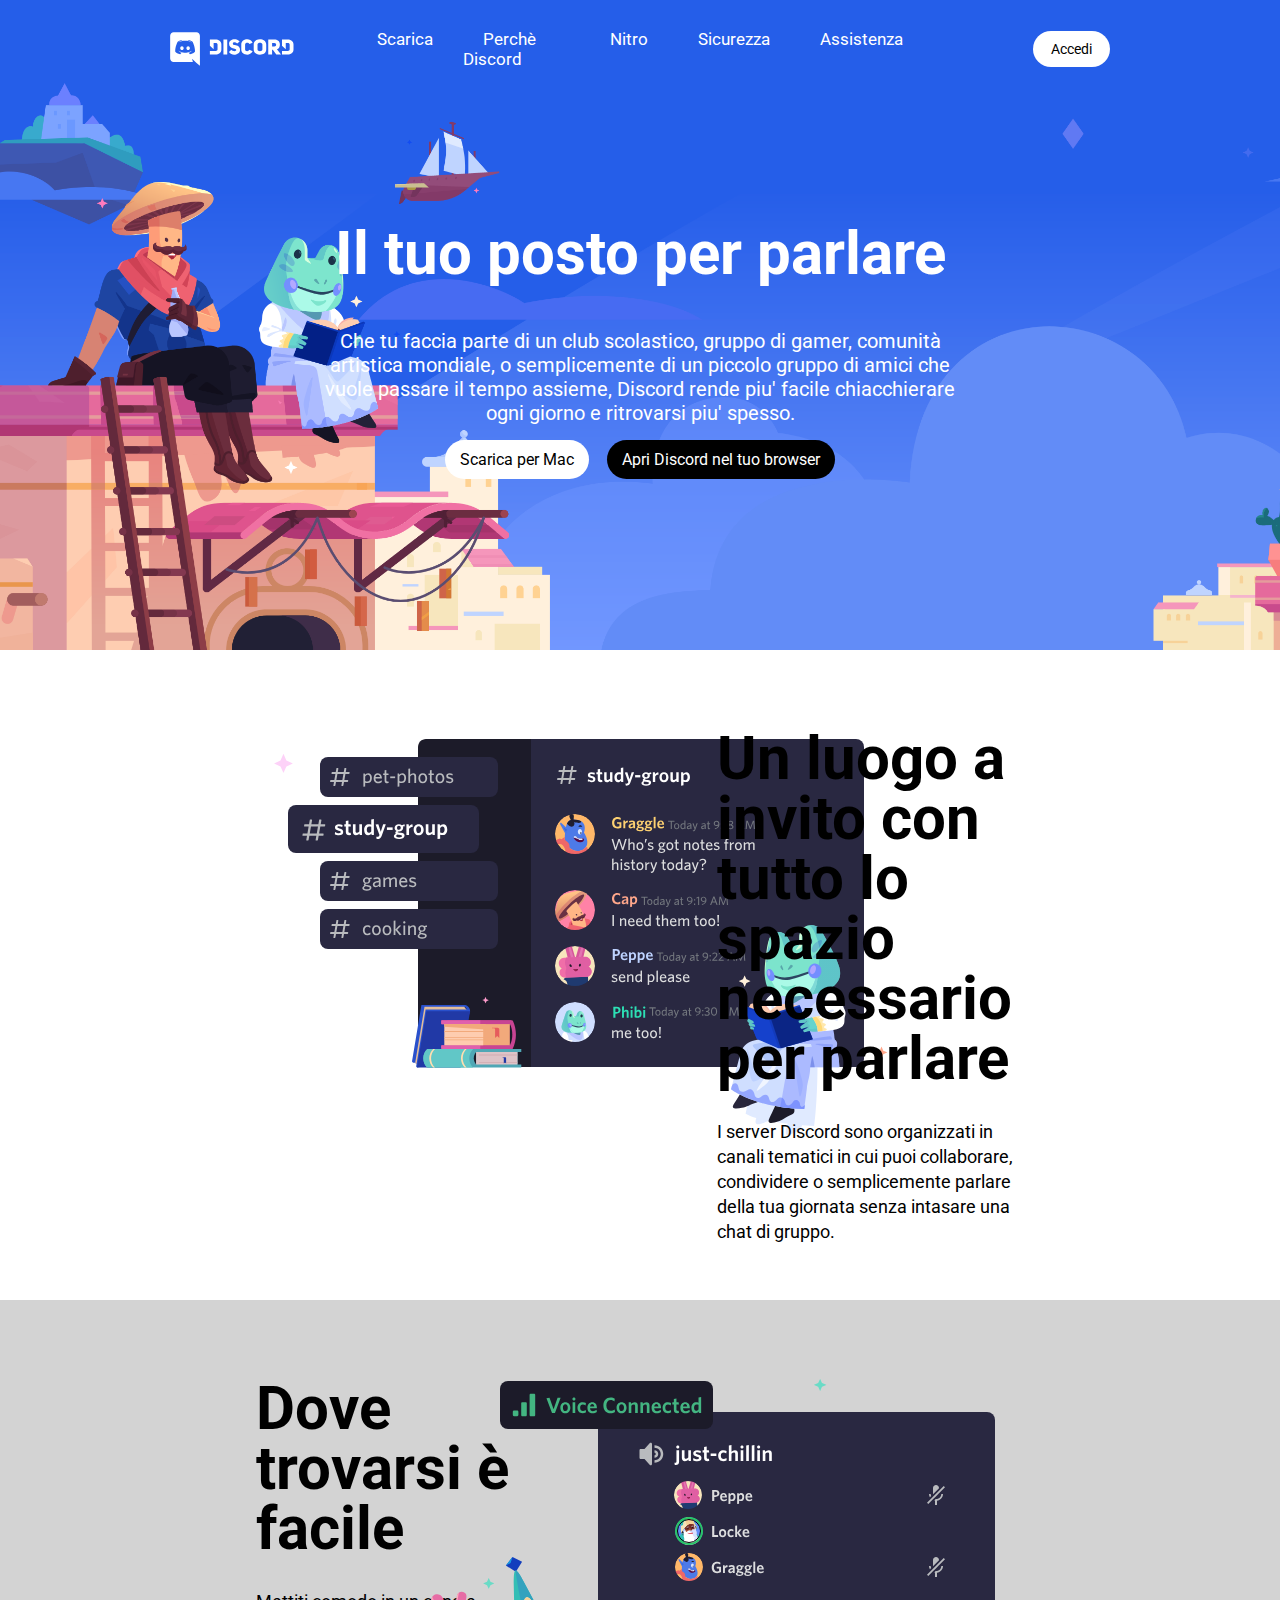
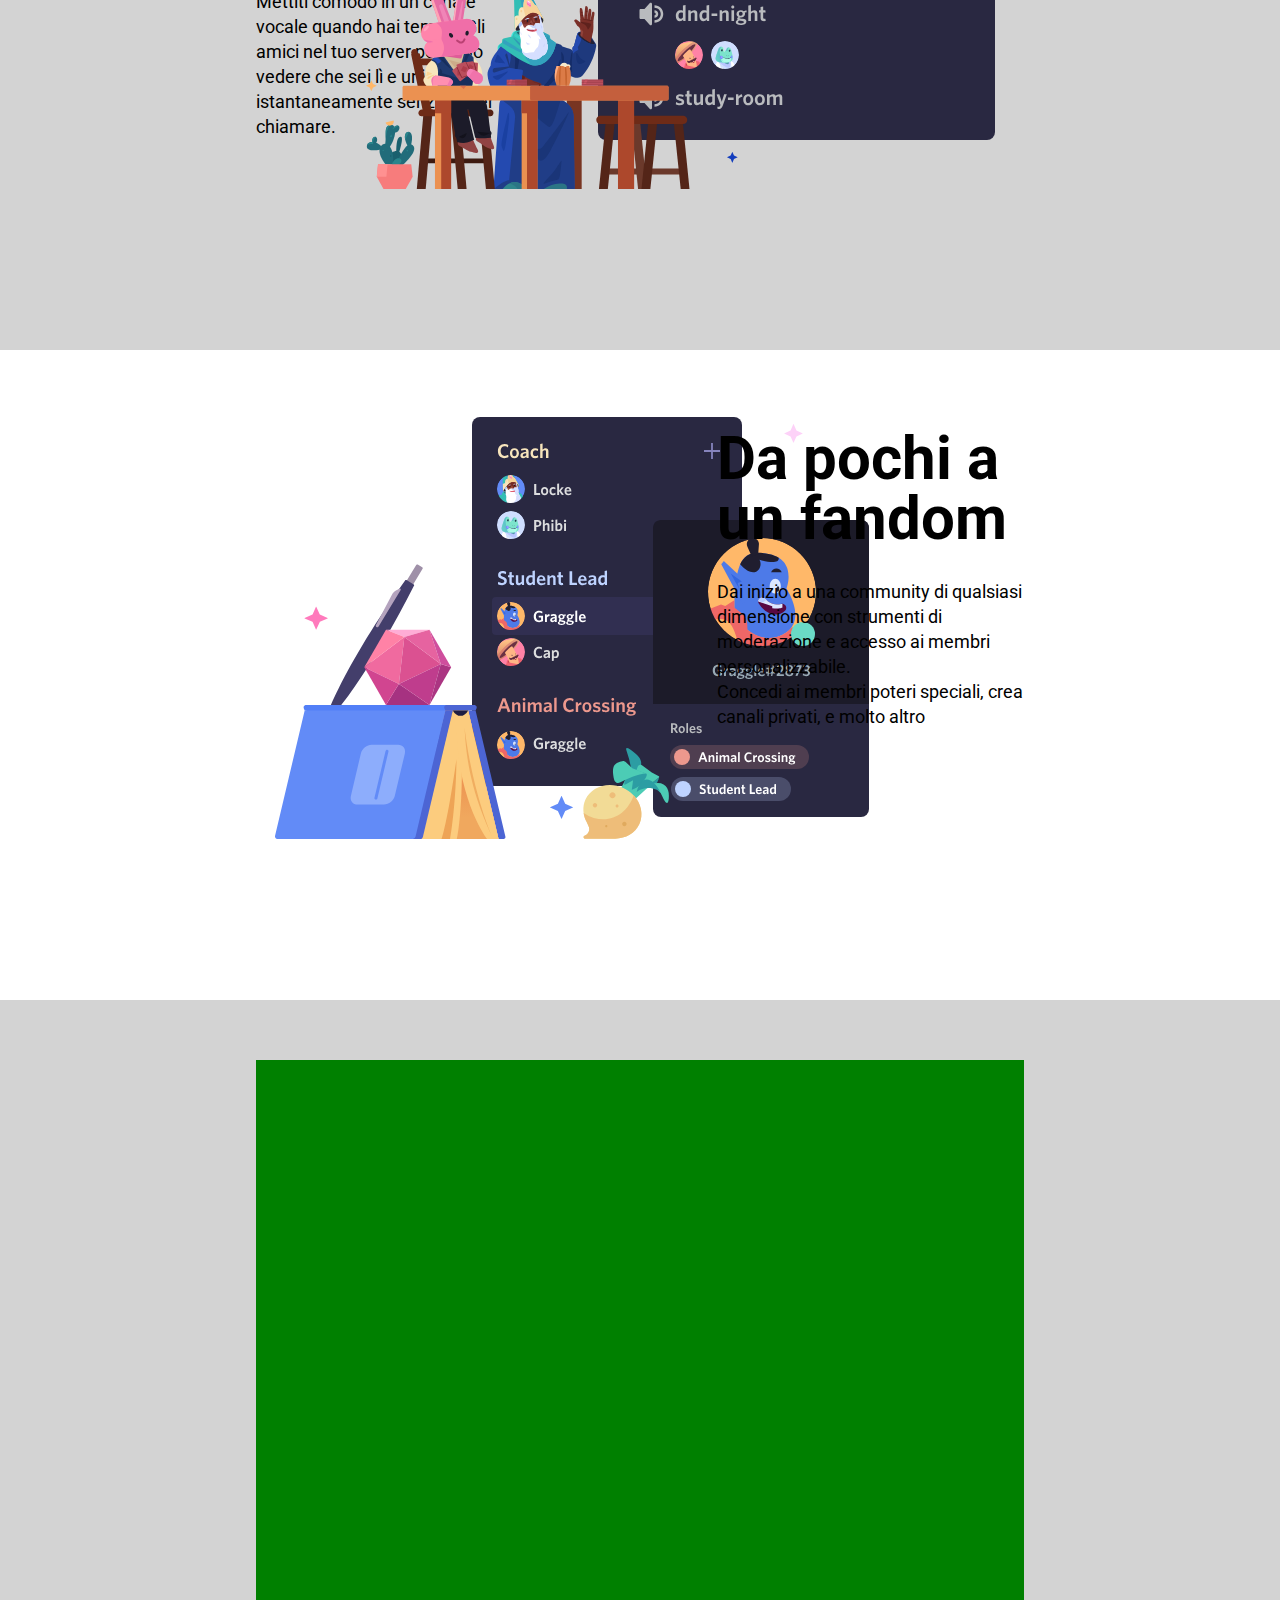
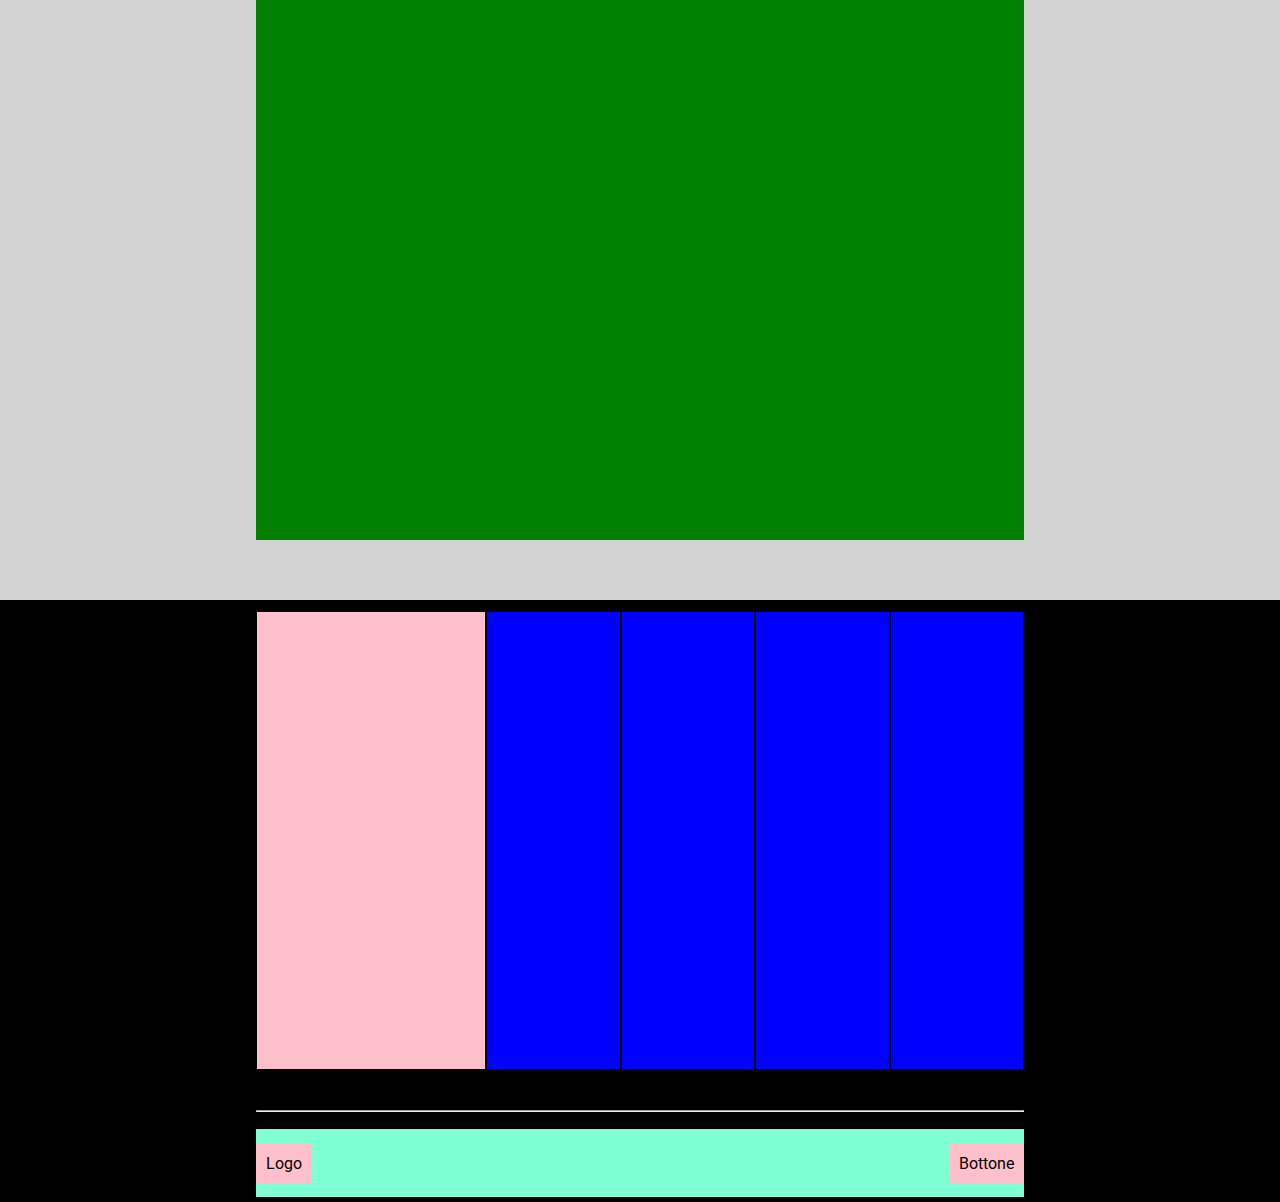
==== index.html @ 3f5fdd2c "Prime 3 sezioni di Main completate" ====
<!DOCTYPE html>
<html lang="en">
<head>
    <meta charset="UTF-8">
    <meta http-equiv="X-UA-Compatible" content="IE=edge">
    <meta name="viewport" content="width=device-width, initial-scale=1.0">
    <title>Struttura base Discord</title>
    <link rel="stylesheet" href="css/style.css">
    <link rel="preconnect" href="https://fonts.googleapis.com">
    <link rel="preconnect" href="https://fonts.gstatic.com" crossorigin>
    <link href="https://fonts.googleapis.com/css2?family=Roboto:wght@400;500;700;900&display=swap" rel="stylesheet">
</head>
<body>

    <div class="container">
        
        <!-- inizio header -->
        <header>
            <!-- header top -->
            <div class="header-top flex">
                <div class="bar flex">
                    <div class="logo flex"><img src="img/logo.svg" alt=""></div>
                    <div class="links flex">
                        <ul class="flex">
                            <li><a href="#">Scarica</a></li>
                            <li><a href="#">Perchè Discord</a></li>
                            <li><a href="#">Nitro</a></li>
                            <li><a href="#">Sicurezza</a></li>
                            <li><a href="#">Assistenza</a></li>
                        </ul>
                    </div>
                    <div class="login-button flex">
                        <a href=""><span>Accedi</span></a>
                    </div>
                </div>
            </div>
            
            <!-- header bottom -->
            <div class="header-bottom flex">
                <div class="box flex">
                    <div>
                        <h1>Il tuo posto per parlare</h1>
                        <p>Che tu faccia parte di un club scolastico, gruppo di gamer, comunità artistica mondiale, o semplicemente di un piccolo gruppo di amici che vuole passare il tempo assieme, Discord rende piu' facile chiacchierare ogni giorno e ritrovarsi piu' spesso.</p>
                    
                        <a href=""><span class="download">Scarica per Mac</span></a>
                        <a href=""><span class="open-browser">Apri Discord nel tuo browser</span></a>
                    </div>
                </div>
            </div>
        </header>
        <!-- fine header -->





        <!-- inizio main -->
        <main>

            <!-- sezioni -->
            <section class="section flex white">
                <div class="box flex">
                    <div class="big-column">
                        <img src="img/item1.svg" alt="">
                    </div>

                    <div class="mid-column">
                        <h1>Un luogo a invito con tutto lo spazio necessario per parlare</h1>
                        <p>I server Discord sono organizzati in canali tematici in cui puoi collaborare, condividere o semplicemente parlare della tua giornata senza intasare una chat di gruppo.</p>
                    </div>
                </div>
            </section>

            <section class="section flex grey">
                <div class="box flex">
                    <div class="mid-column">
                        <h1>Dove trovarsi è facile</h1>
                        <p>Mettiti comodo in un canale vocale quando hai tempo. Gli amici nel tuo server possono vedere che sei lì e unirsi istantaneamente senza dover chiamare.</p>
                    </div>

                    <div class="big-column">
                        <img src="img/item2.svg" alt="">
                    </div>
                </div>
            </section>

             <section class="section flex white">
                <div class="box flex">
                    <div class="big-column">
                        <img src="img/item3.svg" alt="">
                    </div>
                    
                    <div class="mid-column">
                        <h1>Da pochi a un fandom</h1>
                        <p>Dai inizio a una community di qualsiasi dimensione con strumenti di moderazione e accesso ai membri personalizzabile. <br> Concedi ai membri poteri speciali, crea canali privati, e molto altro</p>
                    </div>
                </div>
            </section>
            
            <!-- sezione grande -->
            <section class="section-big grey flex">
                <div class="box"></div>
            </section>
        </main>
        <!-- fine main -->
        
        <!-- inizio footer -->
        <footer>
            <!-- footer top -->
            <div class="footer-top flex">
                <div class="box flex">
                    <div class="pink"></div>
                    <div class="blue"></div>
                    <div class="blue"></div>
                    <div class="blue"></div>
                    <div class="blue"></div>
                </div>
            </div>

            <hr>

            <!-- footer bottom -->
            <div class="footer-bottom flex">
                <div class="bar flex">
                    <div class="logo">Logo</div>
                    <div class="button">Bottone</div>
                </div>
            </div>
        </footer>
        <!-- fine footer -->


    </div>
    
</body>
</html>
---- css/style.css ----
*{
    margin: 0;
    padding: 0;
    box-sizing: border-box;
}

body{
    font-family: 'Roboto', sans-serif;
}

.flex{
    display: flex;
}

/* inizio header */

header{
    height: 650px;
    background-image: url(../img/jumbo.png);
    background-size: cover;
}


/* header top */

.header-top{
    height: 15%;
    justify-content: center;
    align-items: center;
}

.header-bottom{
    height: 85%;
}

header .bar{
    width: 75%;
    height: 60px;
}

header .logo, header .login-button{
    width: 20%;
    height: 100%;;
    font-size: 30px;
}

header .links{
    width: 60%;
    height: 100%;
}

header .logo{
    align-items: center;
    padding: 10px;
}

header .login-button{
    align-items: center;
    justify-content: flex-end;
    padding: 10px;
}

header .login-button span{
    font-size: 14px;
    background-color: white;
    padding: 10px 18px;
    border-radius: 18px;
}

header .login-button a{
    text-decoration: none;
    margin-bottom: 10px;
    color: black;
}

header .links{
    justify-content: center;
    align-items: center;
}

header .links li{
    padding: 3px 5px;
    list-style-type: none;
} 

header .links li a{
    padding: 10px 20px;
    font-size: 17px;
    text-decoration: none;
    color: white;
    font-weight: 600px;
}


/* header bottom */

header .header-bottom .box{
    width: 50%;
    height: 85%;
}

header .header-bottom{
    justify-content: center;
    align-items: center;
}

header .header-bottom .box{
    justify-content: center;
    align-items: center;
}

header .header-bottom .box > div{
    text-align: center;
}

header .header-bottom h1{
    font-size: 60px;
    padding-bottom: 40px;
    font-weight: 700;
    color: white;
}

header .header-bottom p{
    padding-bottom: 15px;
    font-size: 20px;
    color: white;
}


header .header-bottom span{
    padding: 10px 15px;
    border-radius: 20px;
    display: inline-block;
    margin: 0 7px 50px;
}

header .header-bottom .download{
    color: black;
    background-color: white;
}

header .header-bottom .open-browser{
    background-color: black;
    color: white;
}

/* fine header */







/* inizio main */

/* sezioni */

main .section{
    height: 650px;
    width: 100%;
    margin: auto;
    justify-content: center;
    align-items: center;
}

main .section .box{
    width: 60%;
    height: 85%;
}

.grey{
    background-color: lightgray;
}

main .section.white .big-column{
    height: 100%;
    width: 60%;
}

main .section.white .mid-column{
    height: 100%;
    width: 40%;
    padding-top: 30px;
}

main .section.grey .mid-column{
    height: 100%;
    width: 40%;
    padding-right: 50px;
    margin-top: 30px;
}

main .section.grey .big-column{
    height: 100%;
    width: 60%;
}

main .mid-column h1{
    font-size: 60px;
    line-height: 60px;
}

main .mid-column p{
    font-size: 18px;
    line-height: 25px;
    margin-top: 30px;
}

main .section.grey img{
    float: right; 
}

main .section.white img{
    float: left; 
}

/* sezione grande */
main .section-big{
    height: 1200px;
    width: 100%;
    background-color: lightgray;
    justify-content: center;
    align-items: center;
}

main .section-big .box{
    width: 60%;
    height: 90%;
    background-color: green;
}

/* fine sezioni */

/* fine main */



/* inizio footer */
footer{
    height: 600px;
    background-color: black;
}

footer .footer-top{
    height: 85%;
    width: 100%;
    background-color: black;
    justify-content: center;
    align-items: center;
}

footer .footer-bottom{
    height: 15%;
    width: 100%;
    justify-content: center;
    align-items: flex-end;
    border-bottom: 5px solid black;
}

/* footer top */
footer .footer-top .box{
    width: 60%;
    height: 90%;
    margin-bottom: 30px;
}

footer .footer-top .pink{
    width: 30%;
    height: 100%;
    background-color: pink;
    border: 1px solid black;
}

footer .footer-top .blue{
    width: calc(70% / 4);
    height: 100%;
    background-color: blue;
    border: 1px solid black;
}

/* footer bottom */
footer .footer-bottom .bar{
    width: 60%;
    height: 80%;
    background-color: aquamarine;
    justify-content: center;
    align-items: center;
    justify-content: space-between;
}

footer .bar > div{
    padding: 10px;
    background-color: pink;
}

footer hr{
    width: 60%;
    margin: auto;
}
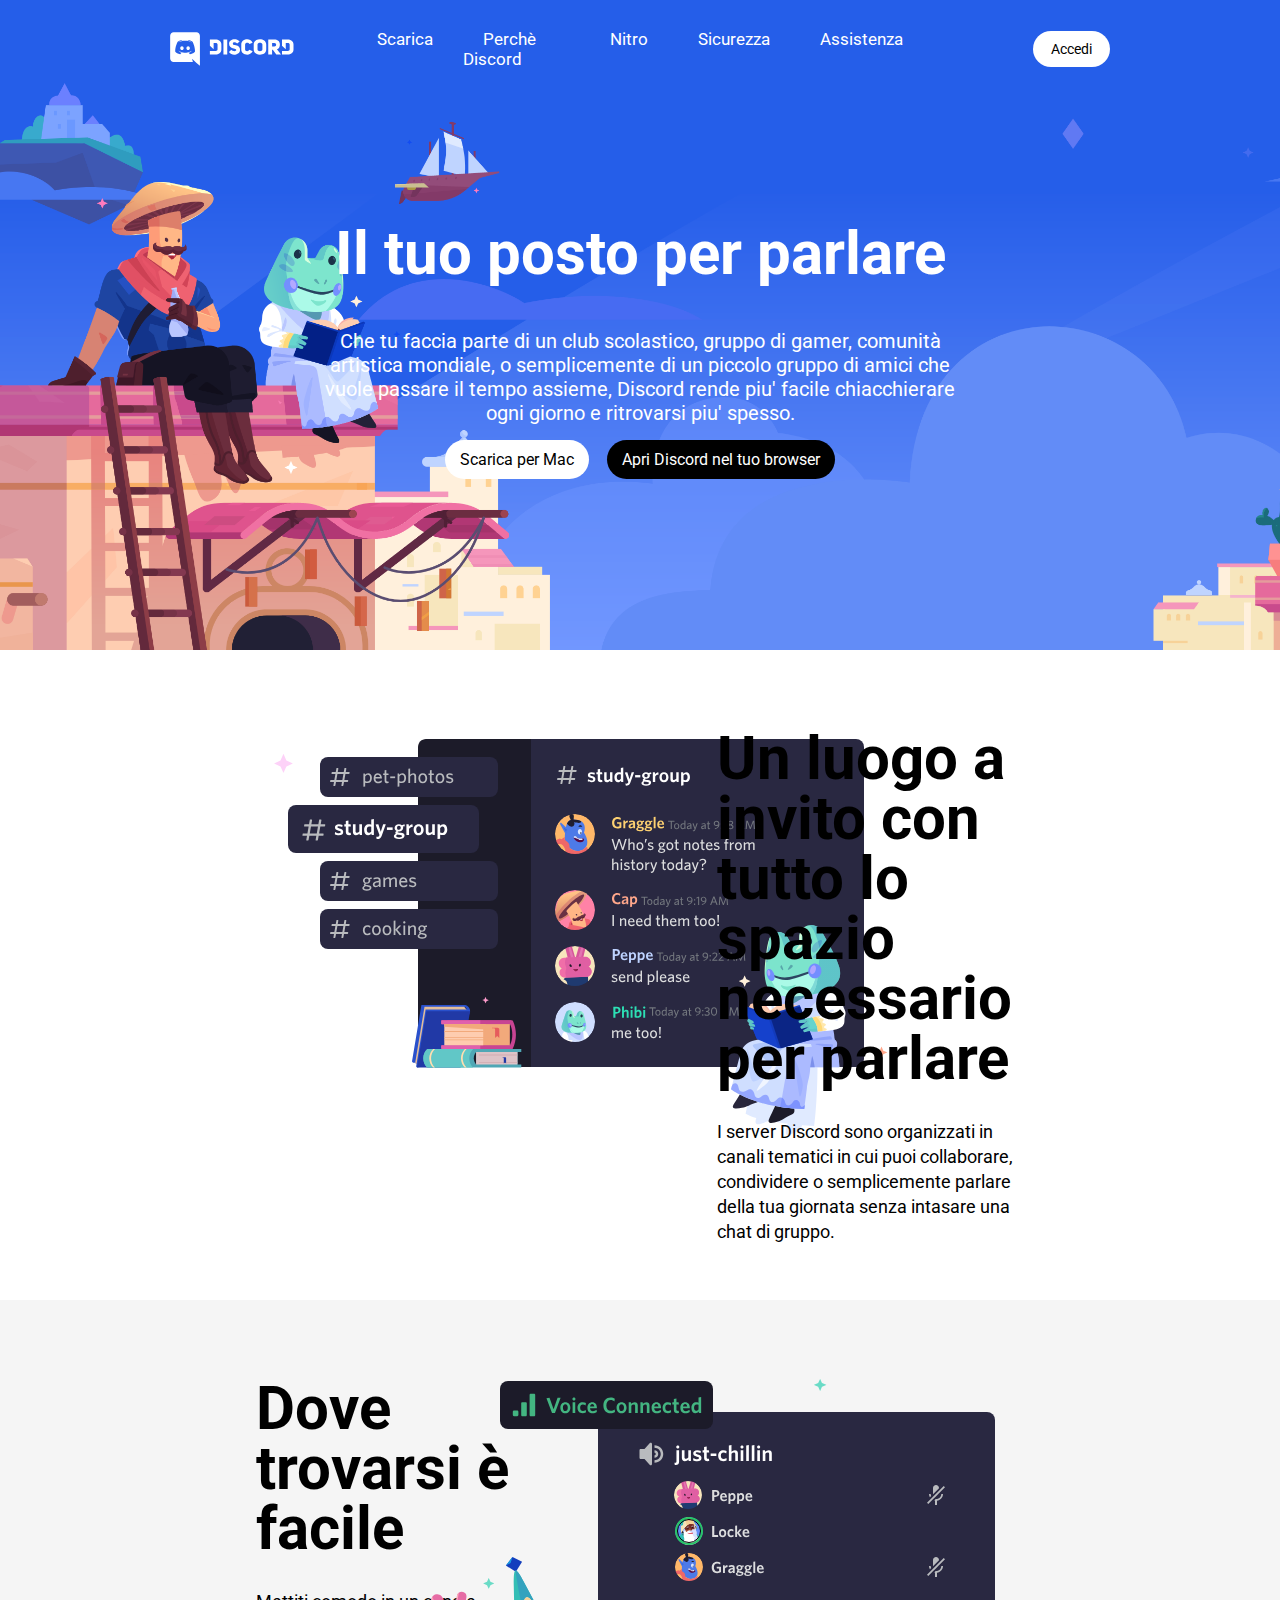
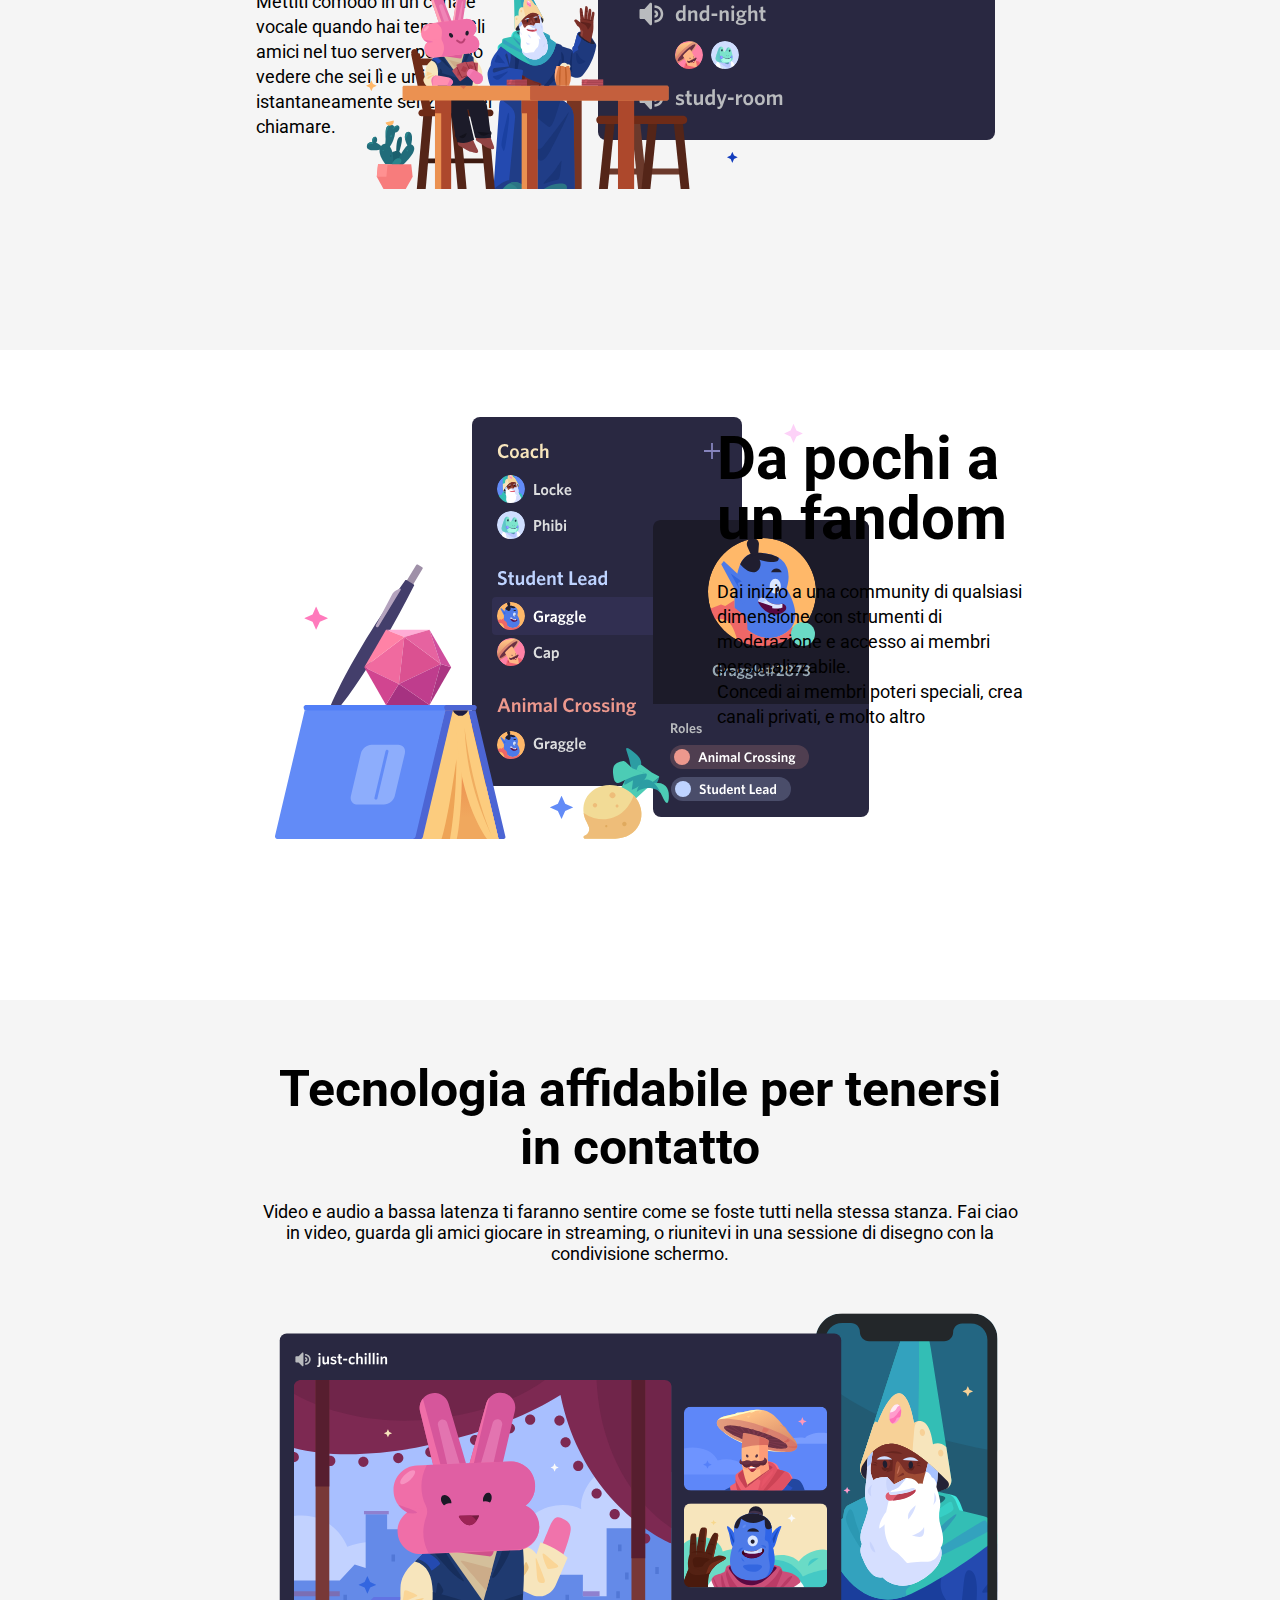
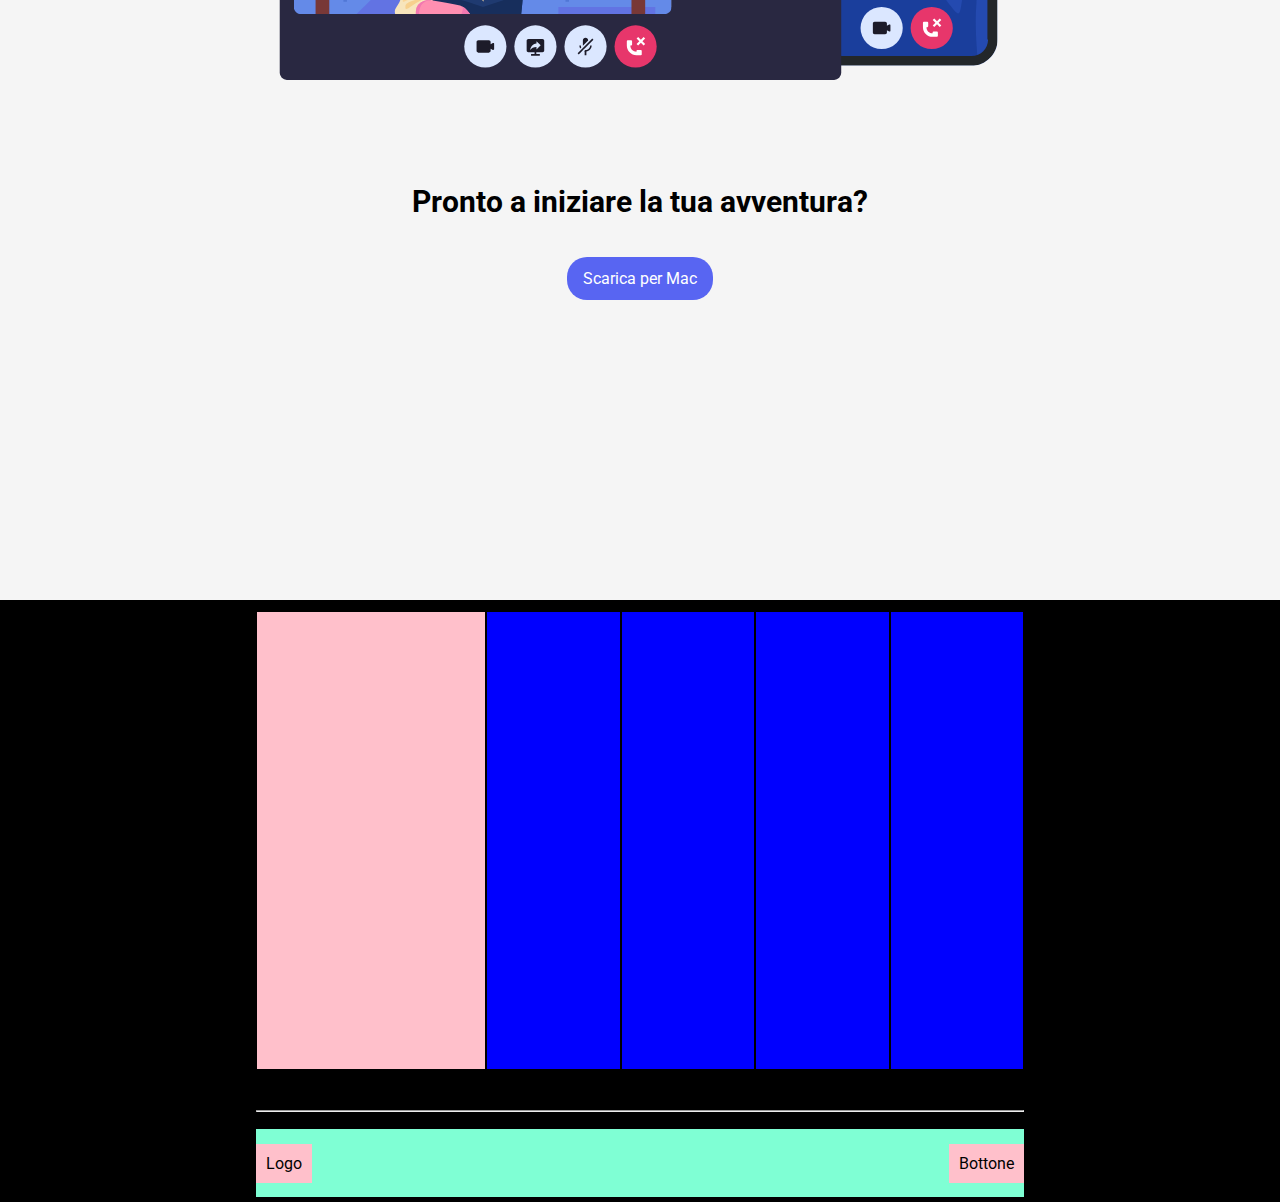
==== commit c25e6f3a: "Main completato" ====
--- a/index.html
+++ b/index.html
@@ -60,7 +60,7 @@
             <!-- sezioni -->
             <section class="section flex white">
                 <div class="box flex">
-                    <div class="big-column">
+                    <div class="img-column">
                         <img src="img/item1.svg" alt="">
                     </div>
 
@@ -78,7 +78,7 @@
                         <p>Mettiti comodo in un canale vocale quando hai tempo. Gli amici nel tuo server possono vedere che sei lì e unirsi istantaneamente senza dover chiamare.</p>
                     </div>
 
-                    <div class="big-column">
+                    <div class="img-column">
                         <img src="img/item2.svg" alt="">
                     </div>
                 </div>
@@ -86,7 +86,7 @@
 
              <section class="section flex white">
                 <div class="box flex">
-                    <div class="big-column">
+                    <div class="img-column">
                         <img src="img/item3.svg" alt="">
                     </div>
                     
@@ -99,7 +99,13 @@
             
             <!-- sezione grande -->
             <section class="section-big grey flex">
-                <div class="box"></div>
+                <div class="box">
+                    <h1>Tecnologia affidabile per tenersi in contatto</h1>
+                    <p>Video e audio a bassa latenza ti faranno sentire come se foste tutti nella stessa stanza. Fai ciao in video, guarda gli amici giocare in streaming, o riunitevi in una sessione di disegno con la condivisione schermo.</p>
+                    <img src="img/item4-big.svg" alt="" width="100%">
+                    <h2>Pronto a iniziare la tua avventura?</h2>
+                    <span>Scarica per Mac</span>
+                </div>
             </section>
         </main>
         <!-- fine main -->
--- a/css/style.css
+++ b/css/style.css
@@ -170,10 +170,10 @@
 }
 
 .grey{
-    background-color: lightgray;
-}
-
-main .section.white .big-column{
+    background-color: #f5f5f5;
+}
+
+main .section.white .img-column{
     height: 100%;
     width: 60%;
 }
@@ -191,7 +191,7 @@
     margin-top: 30px;
 }
 
-main .section.grey .big-column{
+main .section.grey .img-column{
     height: 100%;
     width: 60%;
 }
@@ -219,7 +219,7 @@
 main .section-big{
     height: 1200px;
     width: 100%;
-    background-color: lightgray;
+    background-color: #f5f5f5;
     justify-content: center;
     align-items: center;
 }
@@ -227,9 +227,29 @@
 main .section-big .box{
     width: 60%;
     height: 90%;
-    background-color: green;
-}
-
+    text-align: center;
+}
+
+main .section-big h1{
+    font-size: 50px;
+    padding-bottom: 25px;
+}
+
+main .section-big p{
+    font-size: 18px;
+}
+
+main .section-big h2{
+    font-size: 30px;
+    padding: 50px 0;
+}
+
+main .section-big span{
+    color: white;
+    background-color:  #5865f2;
+    border-radius: 20px;
+    padding: 12px 16px;
+}
 /* fine sezioni */
 
 /* fine main */
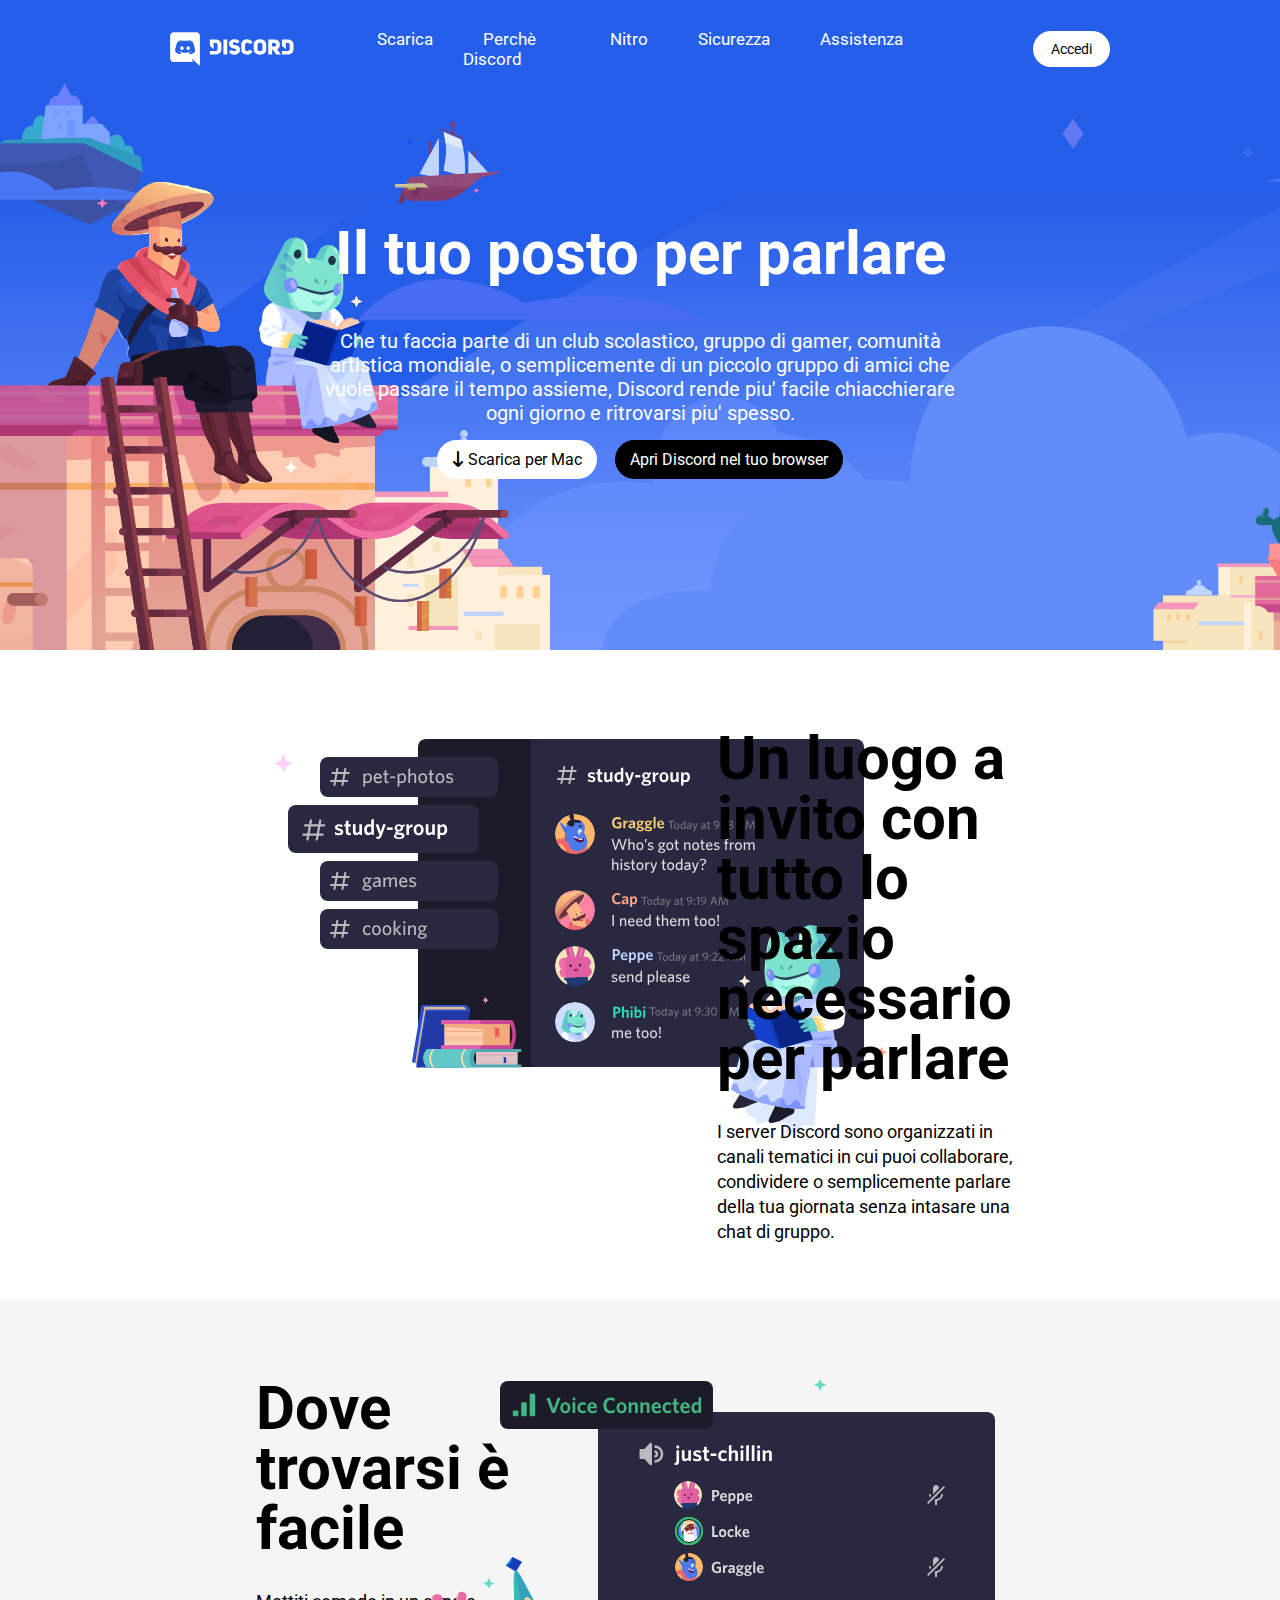
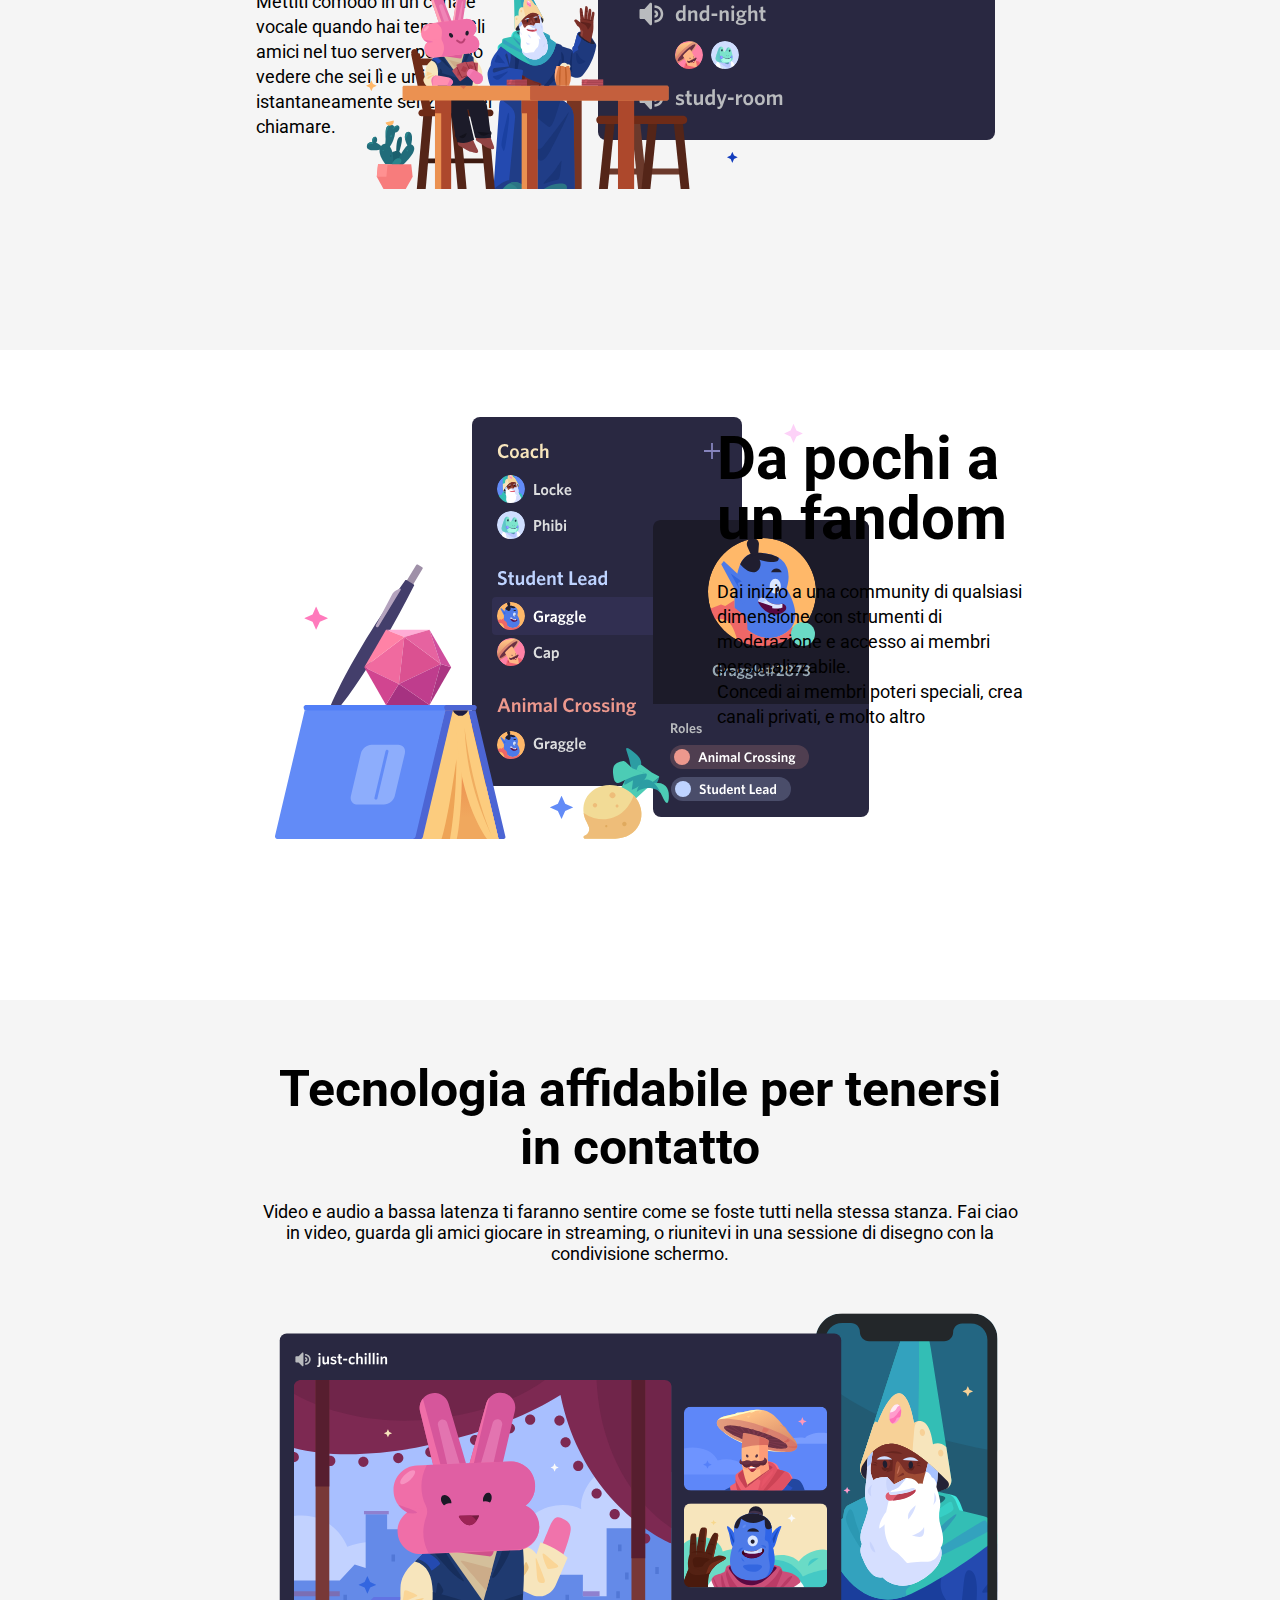
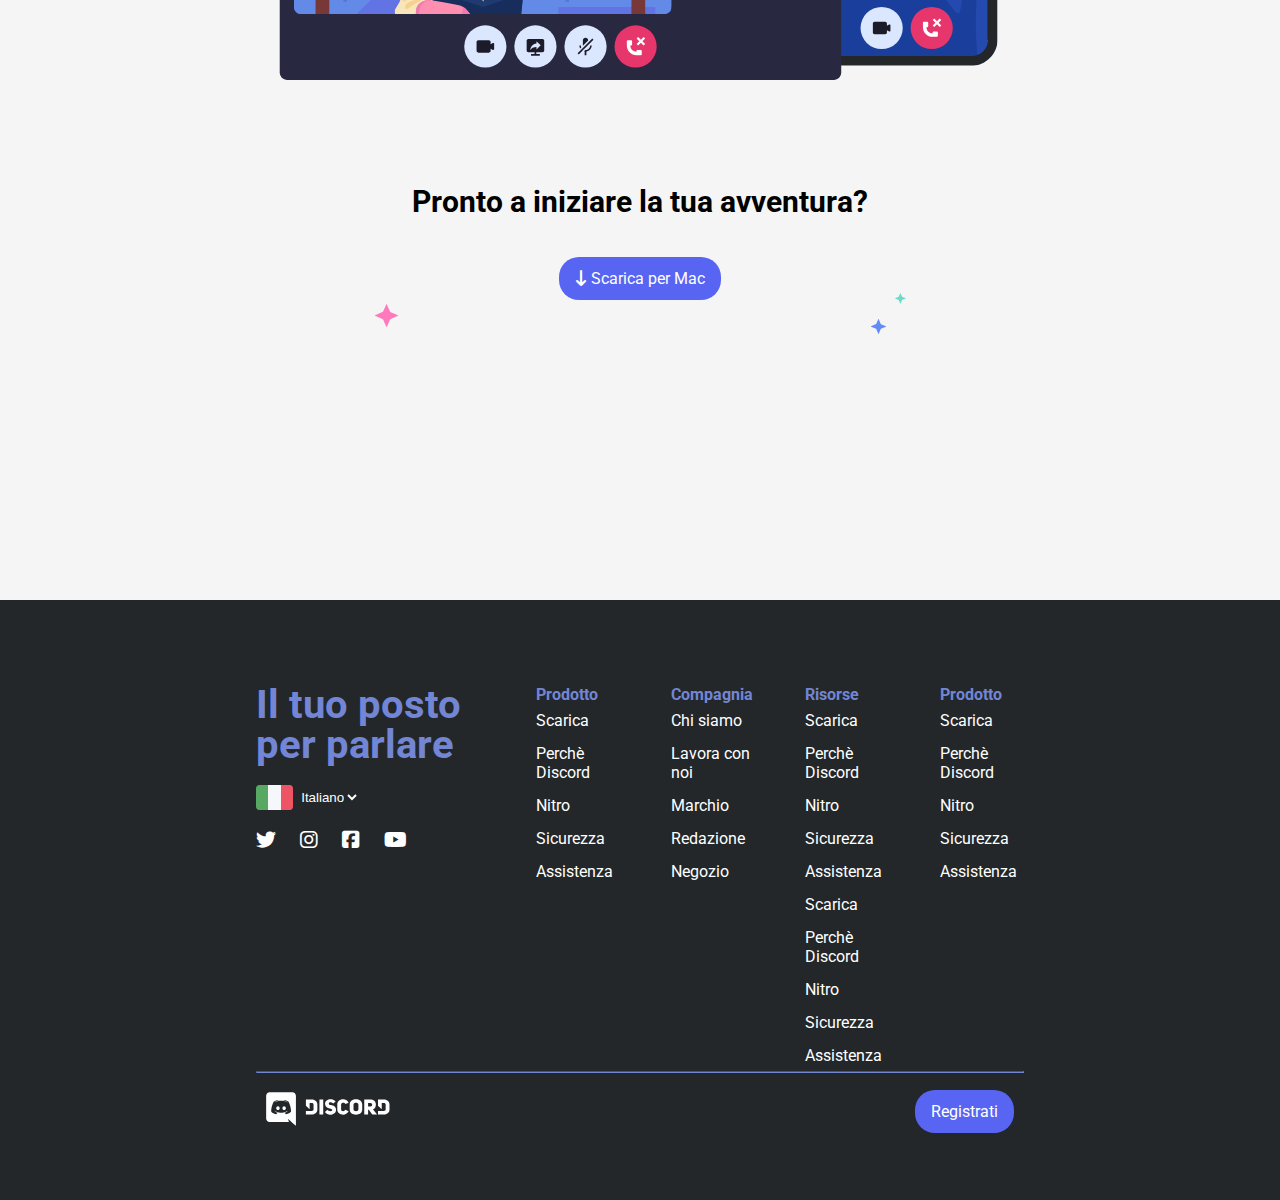
==== commit 1b5350de: "Progetto terminato" ====
--- a/index.html
+++ b/index.html
@@ -9,6 +9,7 @@
     <link rel="preconnect" href="https://fonts.googleapis.com">
     <link rel="preconnect" href="https://fonts.gstatic.com" crossorigin>
     <link href="https://fonts.googleapis.com/css2?family=Roboto:wght@400;500;700;900&display=swap" rel="stylesheet">
+    <link rel="stylesheet" href="https://cdnjs.cloudflare.com/ajax/libs/font-awesome/6.2.1/css/all.min.css">
 </head>
 <body>
 
@@ -42,7 +43,7 @@
                         <h1>Il tuo posto per parlare</h1>
                         <p>Che tu faccia parte di un club scolastico, gruppo di gamer, comunità artistica mondiale, o semplicemente di un piccolo gruppo di amici che vuole passare il tempo assieme, Discord rende piu' facile chiacchierare ogni giorno e ritrovarsi piu' spesso.</p>
                     
-                        <a href=""><span class="download">Scarica per Mac</span></a>
+                        <a href=""><span class="download"><i class="fa-solid fa-arrow-down-long"></i> Scarica per Mac</span></a>
                         <a href=""><span class="open-browser">Apri Discord nel tuo browser</span></a>
                     </div>
                 </div>
@@ -104,7 +105,7 @@
                     <p>Video e audio a bassa latenza ti faranno sentire come se foste tutti nella stessa stanza. Fai ciao in video, guarda gli amici giocare in streaming, o riunitevi in una sessione di disegno con la condivisione schermo.</p>
                     <img src="img/item4-big.svg" alt="" width="100%">
                     <h2>Pronto a iniziare la tua avventura?</h2>
-                    <span>Scarica per Mac</span>
+                    <a href="#"><span><i class="fa-solid fa-arrow-down-long"></i> Scarica per Mac</span></a>
                 </div>
             </section>
         </main>
@@ -115,11 +116,64 @@
             <!-- footer top -->
             <div class="footer-top flex">
                 <div class="box flex">
-                    <div class="pink"></div>
-                    <div class="blue"></div>
-                    <div class="blue"></div>
-                    <div class="blue"></div>
-                    <div class="blue"></div>
+                    <div class="social-column">
+                        <h1>Il tuo posto per parlare</h1>
+                        
+                        <div class="language">
+                            <img src="img/ita.png" alt="" height="25px">
+                            <select name="Lingua" id="">
+                                   <option value="Ita">Italiano</option>
+                            </select>
+                        </div>
+
+                        <div class="socials">
+                            <a href="#"><i class="fa-brands fa-twitter"></i></a>
+                            <a href="#"><i class="fa-brands fa-instagram"></i></a>
+                            <a href="#"><i class="fa-brands fa-square-facebook"></i></a>
+                            <a href="#"><i class="fa-brands fa-youtube"></i></a>
+                        </div>
+                    </div>
+
+                    <div class="mid-column">
+                        <h4>Prodotto</h4>
+                        <a href="#">Scarica</a>
+                        <a href="#">Perchè Discord</a>
+                        <a href="#">Nitro</a>
+                        <a href="#">Sicurezza</a>
+                        <a href="#">Assistenza</a>
+                    </div>
+
+                    <div class="mid-column">
+                        <h4>Compagnia</h4>
+                        <a href="#">Chi siamo</a>
+                        <a href="#">Lavora con noi</a>
+                        <a href="#">Marchio</a>
+                        <a href="#">Redazione</a>
+                        <a href="#">Negozio</a>
+                    </div>
+
+                    <div class="mid-column">
+                        <h4>Risorse</h4>
+                        <a href="#">Scarica</a>
+                        <a href="#">Perchè Discord</a>
+                        <a href="#">Nitro</a>
+                        <a href="#">Sicurezza</a>
+                        <a href="#">Assistenza</a>
+                        <a href="#">Scarica</a>
+                        <a href="#">Perchè Discord</a>
+                        <a href="#">Nitro</a>
+                        <a href="#">Sicurezza</a>
+                        <a href="#">Assistenza</a>
+                    </div>
+
+                    <div class="mid-column">
+                        <h4>Prodotto</h4>
+                        <a href="#">Scarica</a>
+                        <a href="#">Perchè Discord</a>
+                        <a href="#">Nitro</a>
+                        <a href="#">Sicurezza</a>
+                        <a href="#">Assistenza</a>
+                    </div>
                 </div>
             </div>
 
@@ -128,8 +182,12 @@
             <!-- footer bottom -->
             <div class="footer-bottom flex">
                 <div class="bar flex">
-                    <div class="logo">Logo</div>
-                    <div class="button">Bottone</div>
+                    <div class="logo">
+                        <img src="img/logo.svg" alt="">
+                    </div>
+                    <div class="register">
+                        <a href="#"><span>Registrati</span></a>
+                    </div>
                 </div>
             </div>
         </footer>
--- a/css/style.css
+++ b/css/style.css
@@ -12,7 +12,7 @@
     display: flex;
 }
 
-/* inizio header */
+/* ----- inizio header ------ */
 
 header{
     height: 650px;
@@ -94,65 +94,62 @@
 
 /* header bottom */
 
-header .header-bottom .box{
+.header-bottom .box{
     width: 50%;
     height: 85%;
 }
 
-header .header-bottom{
-    justify-content: center;
-    align-items: center;
-}
-
-header .header-bottom .box{
-    justify-content: center;
-    align-items: center;
-}
-
-header .header-bottom .box > div{
+.header-bottom{
+    justify-content: center;
+    align-items: center;
+}
+
+.header-bottom .box{
+    justify-content: center;
+    align-items: center;
+}
+
+.header-bottom .box > div{
     text-align: center;
 }
 
-header .header-bottom h1{
+.header-bottom h1{
     font-size: 60px;
     padding-bottom: 40px;
     font-weight: 700;
     color: white;
 }
 
-header .header-bottom p{
+.header-bottom p{
     padding-bottom: 15px;
     font-size: 20px;
     color: white;
 }
 
-
-header .header-bottom span{
+.header-bottom span{
     padding: 10px 15px;
     border-radius: 20px;
     display: inline-block;
     margin: 0 7px 50px;
 }
 
-header .header-bottom .download{
+.header-bottom .download{
     color: black;
     background-color: white;
 }
 
-header .header-bottom .open-browser{
+.header-bottom .open-browser{
     background-color: black;
     color: white;
 }
 
-/* fine header */
-
-
-
-
-
-
-
-/* inizio main */
+/* ------ fine header ------ */
+
+
+
+
+
+/* ------- inizio main ------ */
 
 /* sezioni */
 
@@ -228,6 +225,9 @@
     width: 60%;
     height: 90%;
     text-align: center;
+    background-image: url("../img/stars.svg");
+    background-repeat: no-repeat;
+    background-position: 50% 80%;
 }
 
 main .section-big h1{
@@ -250,71 +250,121 @@
     border-radius: 20px;
     padding: 12px 16px;
 }
+
+main .section-big a{
+    text-decoration: none;
+    color: white;
+}
 /* fine sezioni */
 
-/* fine main */
-
-
-
-/* inizio footer */
+/* ------- fine main -------- */
+
+
+
+/* ------- inizio footer ------- */
 footer{
     height: 600px;
-    background-color: black;
-}
-
-footer .footer-top{
+    background-color: #23272a;
+    padding-top: 80px;
+    padding-bottom: 60px;
+}
+
+.footer-top{
     height: 85%;
     width: 100%;
-    background-color: black;
-    justify-content: center;
-    align-items: center;
-}
-
-footer .footer-bottom{
+    background-color: #23272a;
+    justify-content: center;
+    align-items: center;
+}
+
+.footer-bottom{
     height: 15%;
     width: 100%;
     justify-content: center;
     align-items: flex-end;
-    border-bottom: 5px solid black;
+    border-bottom: 5px solid #23272a;
 }
 
 /* footer top */
-footer .footer-top .box{
+.footer-top .box{
     width: 60%;
     height: 90%;
     margin-bottom: 30px;
 }
 
-footer .footer-top .pink{
+.footer-top .social-column{
     width: 30%;
     height: 100%;
-    background-color: pink;
-    border: 1px solid black;
-}
-
-footer .footer-top .blue{
+}
+
+.footer-top .socials i{
+    color: white;
+    font-size: 20px;
+    padding-right: 20px;
+}
+
+.footer-top .mid-column{
     width: calc(70% / 4);
     height: 100%;
-    background-color: blue;
-    border: 1px solid black;
-}
-
+    padding-left: 50px;
+}
+
+.footer-top select{
+    border: none;
+    background-color: #23272a;
+    color: white;
+}
+
+.footer-top .language select, .footer-top .language img{
+    vertical-align: middle;
+    margin: 20px 0;
+}
+
+.footer-top .social-column h1{
+    font-size: 40px;
+    line-height: 40px;
+    color: #7286d5;
+}
+
+.footer-top .mid-column h4{
+    color: #7286d5;
+}
+
+.footer-top .mid-column a{
+    display: block;
+    text-decoration: none;
+    color: white;
+    padding: 7px 0;
+}
 /* footer bottom */
-footer .footer-bottom .bar{
+.footer-bottom .bar{
     width: 60%;
     height: 80%;
-    background-color: aquamarine;
     justify-content: center;
     align-items: center;
     justify-content: space-between;
+}
+
+.footer-bottom .register a{
+    text-decoration: none;
+    color: white;
+}
+
+.footer-bottom .register span{
+    color: white;
+    background-color:  #5865f2;
+    border-radius: 20px;
+    padding: 12px 16px;
 }
 
 footer .bar > div{
     padding: 10px;
-    background-color: pink;
 }
 
 footer hr{
     width: 60%;
     margin: auto;
-}+    border-color: #7286d5;
+}
+
+/* ---------- fine footer -------- */